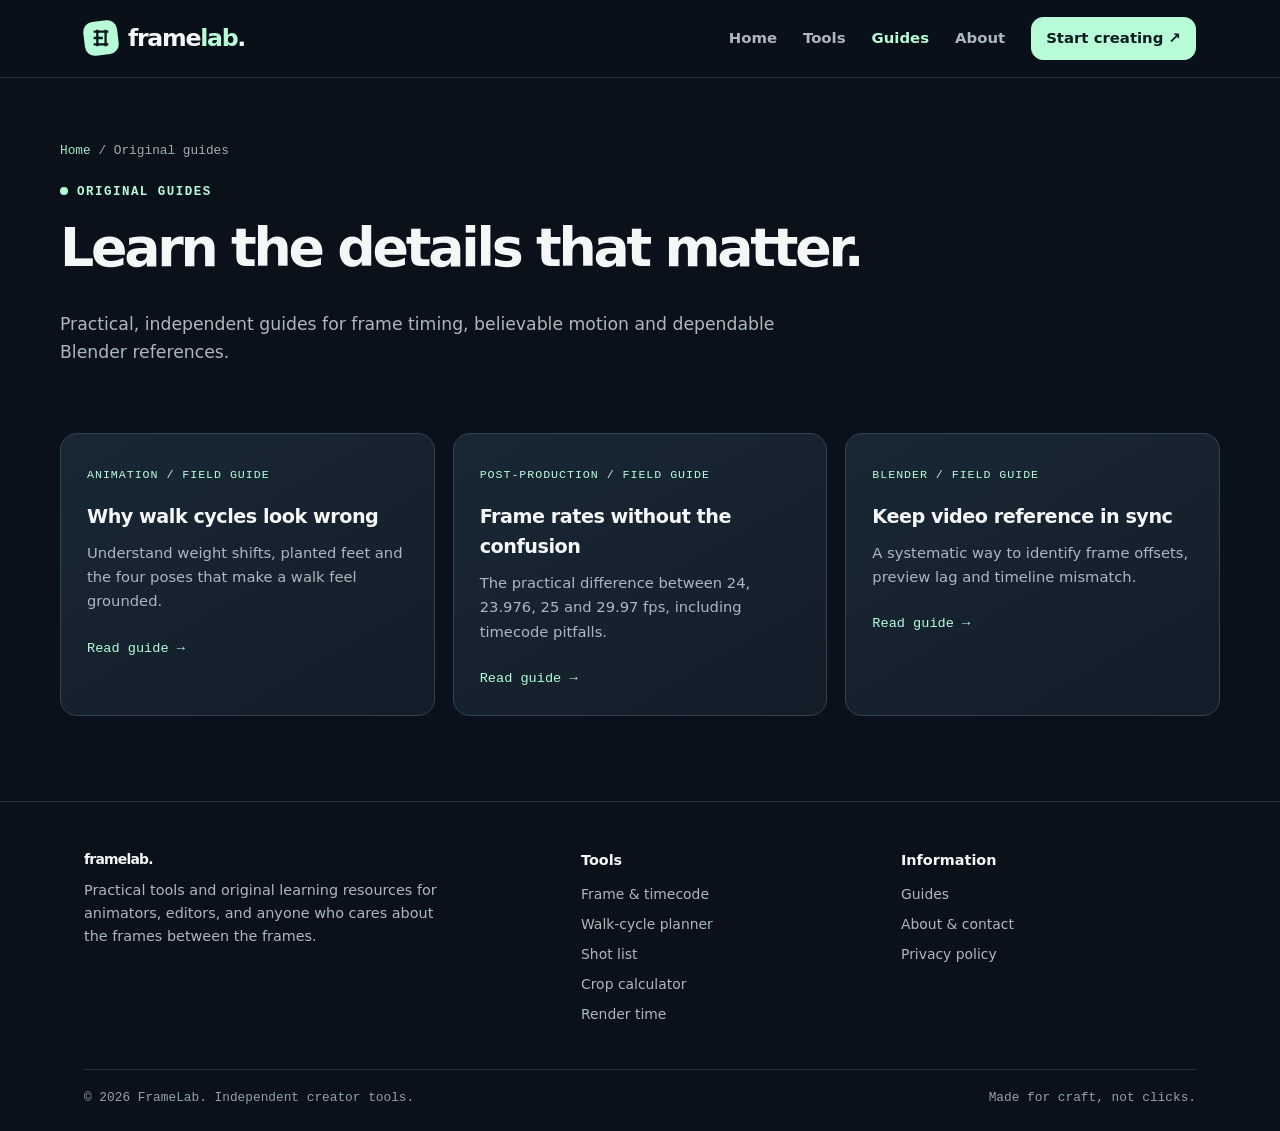
==== guides/index.html @ 837c75c6 "Add files via upload" ====
<!doctype html>
<html lang="en"><head><meta charset="utf-8"><meta name="viewport" content="width=device-width,initial-scale=1"><meta name="theme-color" content="#0b111b"><meta name="description" content="Free original animation and Blender workflow guides."><title>Animation &amp; editing guides | FrameLab</title><link rel="icon" href="../assets/favicon.svg" type="image/svg+xml"><link rel="stylesheet" href="../assets/style.css"><script defer src="../assets/site-config.js"></script><script defer src="../assets/main.js"></script></head>
<body><a class="skip-link" href="#main">Skip to content</a><header class="site-header"><div class="container header-inner"><a class="logo" href="../index.html" aria-label="FrameLab home"><span class="logo-mark"><svg width="22" height="22" viewBox="0 0 24 24" fill="none" stroke="currentColor" stroke-width="2.5"><path d="M4 5h16M4 12h10M4 19h16M8 3v18M17 3v18"/></svg></span><span>frame<span style="color:var(--mint)">lab</span>.</span></a><button class="mobile-toggle" id="menu-toggle" aria-label="Toggle navigation" aria-expanded="false" aria-controls="nav-links">Menu ☰</button><nav id="nav-links" class="nav-links" aria-label="Main navigation"><a href="../index.html">Home</a><a href="../tools/frame-calculator.html">Tools</a><a href="../guides/index.html" aria-current="page">Guides</a><a href="../about.html">About</a><a class="nav-cta" href="../tools/walk-cycle.html">Start creating ↗</a></nav></div></header><main id="main"><div class="container page-hero"><div class="breadcrumbs"><a href="../index.html">Home</a> / Original guides</div><div class="eyebrow"><span class="dot"></span>Original guides</div><h1>Learn the details that matter.</h1><p>Practical, independent guides for frame timing, believable motion and dependable Blender references.</p></div><section class="container section" style="padding-top:15px"><div class="grid"><a class="article-card" href="walk-cycle.html"><span class="guide-card-category">Animation / field guide</span><h3 style="margin-top:16px">Why walk cycles look wrong</h3><p>Understand weight shifts, planted feet and the four poses that make a walk feel grounded.</p><span class="card-arrow">Read guide →</span></a><a class="article-card" href="frame-rates.html"><span class="guide-card-category">Post-production / field guide</span><h3 style="margin-top:16px">Frame rates without the confusion</h3><p>The practical difference between 24, 23.976, 25 and 29.97 fps, including timecode pitfalls.</p><span class="card-arrow">Read guide →</span></a><a class="article-card" href="blender-reference.html"><span class="guide-card-category">Blender / field guide</span><h3 style="margin-top:16px">Keep video reference in sync</h3><p>A systematic way to identify frame offsets, preview lag and timeline mismatch.</p><span class="card-arrow">Read guide →</span></a></div></section></main>
<footer class="site-footer"><div class="container"><div class="footer-inner"><div><a class="logo" href="../index.html"><span>framelab.</span></a><p>Practical tools and original learning resources for animators, editors, and anyone who cares about the frames between the frames.</p></div><div><h4>Tools</h4><a href="../tools/frame-calculator.html">Frame & timecode</a><a href="../tools/walk-cycle.html">Walk-cycle planner</a><a href="../tools/shot-list.html">Shot list</a><a href="../tools/aspect-ratio.html">Crop calculator</a><a href="../tools/render-estimator.html">Render time</a></div><div><h4>Information</h4><a href="../guides/index.html">Guides</a><a href="../about.html">About & contact</a><a href="../privacy.html">Privacy policy</a></div></div><div class="footer-bottom"><span>© 2026 FrameLab. Independent creator tools.</span><span>Made for craft, not clicks.</span></div></div></footer></body></html>
---- assets/style.css ----
:root{color-scheme:dark;--bg:#0b111b;--bg2:#101a27;--surface:#141f2c;--surface2:#1b2938;--text:#f5f7f6;--muted:#aab9be;--mint:#b7fcd7;--peach:#ffc4a8;--border:#334352;--line:rgba(195,218,222,.17);--mono:ui-monospace,SFMono-Regular,Menlo,Consolas,monospace;--shadow:0 18px 45px rgba(0,0,0,.2)}
*{box-sizing:border-box}html{scroll-behavior:smooth}body{background:var(--bg);color:var(--text);font-family:Inter,ui-sans-serif,system-ui,-apple-system,BlinkMacSystemFont,"Segoe UI",sans-serif;margin:0;line-height:1.58}a{color:inherit}a:hover{color:var(--mint)}button,input,select,textarea{font:inherit}button{cursor:pointer}a,button,input,select{transition:border-color .18s,background-color .18s,transform .18s}button:focus-visible,a:focus-visible,input:focus-visible,select:focus-visible{outline:3px solid var(--peach);outline-offset:3px}input,select{background:#101924;color:#f3fbfa;border:1px solid #425363;border-radius:10px;padding:12px 13px;min-width:0;width:100%}input:focus,select:focus{border-color:var(--mint)}input[type=number]{font-variant-numeric:tabular-nums}h1,h2,h3,p{margin-top:0}h1{font-size:clamp(2.5rem,6.2vw,5.4rem);line-height:1.03;letter-spacing:-.06em}h2{font-size:clamp(1.8rem,3vw,2.8rem);line-height:1.12;letter-spacing:-.045em}h3{font-size:1.2rem;letter-spacing:-.025em}p{color:var(--muted)}.container{max-width:1160px;margin:auto;padding-left:24px;padding-right:24px}.narrow{max-width:830px}.site-header{border-bottom:1px solid var(--line);position:relative;z-index:10;background:rgba(11,17,27,.9);backdrop-filter:blur(20px)}.header-inner{display:flex;align-items:center;min-height:77px;gap:24px}.logo{font-weight:850;text-decoration:none;font-size:1.48rem;letter-spacing:-.055em;white-space:nowrap;display:inline-flex;gap:10px;align-items:center}.logo-mark{width:34px;height:34px;display:inline-grid;place-items:center;background:var(--mint);border-radius:10px;color:#09151b;transform:rotate(-7deg)}.logo-mark svg{transform:rotate(7deg)}.logo span:last-child{color:var(--text)}.nav-links{display:flex;gap:26px;align-items:center;margin-left:auto}.nav-links a{color:var(--muted);text-decoration:none;font-weight:600;font-size:.93rem}.nav-links a[aria-current=page],.nav-links a:hover{color:var(--mint)}.nav-cta,.button{display:inline-flex;justify-content:center;align-items:center;gap:9px;background:var(--mint);border:1px solid var(--mint);color:#0b1c1d!important;text-decoration:none;border-radius:12px;font-weight:800;padding:12px 18px;box-shadow:none}.button:hover,.nav-cta:hover{background:#ddffe9;transform:translateY(-1px)}.button.secondary{background:transparent;color:var(--text)!important;border-color:#5a6f77}.button.secondary:hover{background:#243542}.nav-cta{padding:9px 14px;font-size:.87rem}.mobile-toggle{display:none;margin-left:auto;border:1px solid var(--border);color:var(--text);background:var(--surface);border-radius:9px;padding:8px 12px}.eyebrow{font:700 .78rem var(--mono);letter-spacing:.12em;color:var(--mint);text-transform:uppercase;margin-bottom:21px}.eyebrow .dot{display:inline-block;width:8px;height:8px;background:var(--mint);border-radius:50%;margin-right:9px}.hero{position:relative;overflow:hidden;border-bottom:1px solid var(--line);background:radial-gradient(circle at 85% 27%,rgba(128,218,185,.12),transparent 30%),radial-gradient(circle at 0 110%,rgba(252,158,135,.1),transparent 45%)}.hero-content{display:grid;grid-template-columns:minmax(0,1.05fr) minmax(340px,.95fr);gap:46px;align-items:center;padding-top:104px;padding-bottom:110px}.hero-copy{max-width:640px}.hero h1 strong{color:var(--mint);font-weight:inherit}.hero h1 .warm{color:var(--peach)}.lead{font-size:1.13rem;max-width:580px;line-height:1.72}.hero-buttons{display:flex;flex-wrap:wrap;gap:12px;margin-top:30px}.trustline{margin-top:33px;font:600 .82rem var(--mono);color:#8facb2}.trustline span{color:var(--mint)}.mock-window{border-radius:22px;overflow:hidden;border:1px solid #50636b;background:#101a27;box-shadow:0 30px 80px #0008;transform:rotate(1deg)}.mock-toolbar{height:49px;border-bottom:1px solid var(--line);display:flex;align-items:center;padding:0 18px;gap:7px}.mock-dot{width:9px;height:9px;border-radius:50%;background:#718491}.mock-dot:nth-child(1){background:#ee9b91}.mock-dot:nth-child(2){background:#f3ce81}.mock-dot:nth-child(3){background:#9cddb9}.mock-title{margin:auto;font:600 .72rem var(--mono);color:#94a5ad}.mock-content{padding:25px}.mock-caption{display:flex;justify-content:space-between;color:#b8c7cc;font:.76rem var(--mono);margin-bottom:20px}.mock-screen{height:215px;position:relative;border:1px solid #3f5460;border-radius:12px;overflow:hidden;background:radial-gradient(ellipse at 50% 40%,#253e43,#15232d 70%)}.screen-cross{position:absolute;left:50%;top:0;bottom:0;border-left:1px dashed #6a99968a}.screen-horizontal{position:absolute;top:50%;left:0;right:0;border-top:1px dashed #6a99968a}.screen-safe{position:absolute;inset:15%;border:1px solid #b7fcd766;border-radius:2px}.figure-svg{width:100%;height:100%;position:absolute;inset:0}.playhead{height:20px;position:relative;background:repeating-linear-gradient(90deg,transparent 0px,transparent 24px,#4b5b67 25px);border-bottom:1px solid var(--line);margin-top:24px}.playhead:after{content:'';position:absolute;height:20px;border-left:2px solid var(--peach);left:43%;top:0}.mock-keys{display:flex;justify-content:space-between;margin:10px 2px 0;color:#b9cacc;font:.73rem var(--mono)}.mock-keys b{background:#243e3d;color:var(--mint);border:1px solid #54846d;border-radius:6px;padding:4px 8px}.section{padding:85px 0}.section-header{display:flex;justify-content:space-between;gap:24px;align-items:end;margin-bottom:26px}.section-header p{max-width:490px}.link-quiet{font-weight:750;text-decoration:none;color:var(--mint);white-space:nowrap}.grid{display:grid;grid-template-columns:repeat(3,1fr);gap:18px}.tool-card,.article-card{border:1px solid var(--border);background:linear-gradient(150deg,#192735,#131d28);border-radius:17px;padding:26px;position:relative;min-width:0;text-decoration:none;display:block;transition:transform .2s,border-color .2s}.tool-card:hover,.article-card:hover{transform:translateY(-3px);border-color:#a2dfbd;color:var(--text)}.tool-icon{width:44px;height:44px;display:grid;place-items:center;background:#2e4744;border:1px solid #5e8575;border-radius:13px;color:var(--mint);font-size:1.4rem;margin-bottom:22px}.tool-card h3,.article-card h3{color:var(--text);margin-bottom:9px}.tool-card p,.article-card p{font-size:.92rem;margin-bottom:20px;line-height:1.65}.card-arrow{font:.85rem var(--mono);color:var(--mint)}.callout{background:#1b3031;border:1px solid #3f6d5b;border-radius:18px;padding:30px;display:flex;align-items:center;gap:30px;justify-content:space-between}.callout h2{font-size:1.7rem;margin-bottom:8px}.callout p{margin-bottom:0}.callout .button{flex-shrink:0}.section-alt{background:#101a24;border-top:1px solid var(--line);border-bottom:1px solid var(--line)}.site-footer{padding:47px 0 25px;border-top:1px solid var(--line)}.footer-inner{display:grid;grid-template-columns:1.6fr 1fr 1fr;gap:25px}.footer-inner p{font-size:.9rem;max-width:370px}.footer-inner h4{margin:0 0 12px;font-size:.9rem}.footer-inner a{display:block;text-decoration:none;color:var(--muted);font-size:.87rem;margin-bottom:8px}.footer-inner a:hover{color:var(--mint)}.footer-bottom{margin-top:35px;padding-top:20px;border-top:1px solid var(--line);color:#8ea3aa;font:.8rem var(--mono);display:flex;justify-content:space-between;gap:12px}.page-hero{padding:65px 0 35px}.page-hero h1{font-size:clamp(2.2rem,4.2vw,4rem);max-width:840px}.page-hero p{font-size:1.08rem;max-width:780px}.breadcrumbs{font:.8rem var(--mono);color:#9aafae;margin-bottom:27px}.breadcrumbs a{color:#a6e6c3;text-decoration:none}.tool-layout{display:grid;grid-template-columns:minmax(0,1fr) 280px;gap:24px;padding-bottom:70px;align-items:start}.panel{background:var(--surface);border:1px solid var(--border);border-radius:18px;padding:28px;box-shadow:var(--shadow);margin-bottom:20px}.panel h2{font-size:1.5rem;letter-spacing:-.03em}.form-grid{display:grid;grid-template-columns:repeat(2,minmax(0,1fr));gap:18px}.form-grid.cols3{grid-template-columns:repeat(3,minmax(0,1fr))}.form-field{display:flex;flex-direction:column;gap:7px}.form-field label{color:#d9e7e8;font-size:.87rem;font-weight:680}.hint{font-size:.79rem;color:#94abb1}.field-wide{grid-column:1/-1}.result{background:#102c29;border:1px solid #517e6a;border-radius:14px;padding:21px;margin-top:23px}.result .result-label{color:#b2d1c3;font-size:.8rem;font-weight:750;text-transform:uppercase;letter-spacing:.08em}.result strong{font:750 clamp(1.5rem,4vw,2.5rem) var(--mono);color:var(--mint);display:block;overflow-wrap:anywhere;margin:4px 0}.result p{margin:0;color:#acc7bd;font-size:.89rem}.form-actions{display:flex;gap:10px;flex-wrap:wrap;margin-top:20px}.micro{font-size:.81rem;color:#91a6af}.table-scroll{overflow-x:auto}.data-table{border-collapse:collapse;width:100%;min-width:480px;font-size:.9rem}.data-table th,.data-table td{padding:12px 10px;border-bottom:1px solid var(--line);text-align:left}.data-table th{font:.75rem var(--mono);color:#a2bbc0;text-transform:uppercase;letter-spacing:.05em}.data-table td{font-variant-numeric:tabular-nums}.data-table tr:last-child td{border-bottom:none}.tag{display:inline-block;border-radius:8px;padding:3px 9px;font:.76rem var(--mono);background:#2b4542;color:#b1f7d6}.danger{color:#f7a6a1}.tiny-button{border:1px solid #66747c;background:transparent;border-radius:8px;padding:5px 10px;color:var(--text)}.tiny-button:hover{background:#2f4350}.sidebar-sticky{position:sticky;top:25px}.aside-title{color:#e5f0f1;font-size:.91rem;font-weight:750;margin-bottom:13px}.aside-link{display:block;font-size:.9rem;padding:7px 0;color:#aec6c6;text-decoration:none}.aside-link:hover{color:var(--mint)}.ad-placeholder{border:1px dashed #63717a;min-height:160px;border-radius:12px;display:flex;align-items:center;justify-content:center;text-align:center;color:#8298a0;font:.78rem var(--mono);padding:16px;margin-top:18px;background:#131d26}.info{background:#1d2c33;border-left:3px solid var(--peach);border-radius:5px;padding:14px 16px;font-size:.88rem;color:#c8d8d9;margin-top:17px}.article{font-size:1.02rem}.article h2{font-size:1.65rem;margin:38px 0 15px}.article h3{font-size:1.2rem;margin:29px 0 12px}.article p,.article li{color:#b9c9cd;line-height:1.85}.article li{margin-bottom:8px}.article code,.code{font-family:var(--mono);background:#24323b;color:#c0f3d4;padding:2px 5px;border-radius:4px}.article a{color:var(--mint)}.article .panel{margin-top:32px}.article .panel p{margin-bottom:0}.guide-card-category{font:.73rem var(--mono);color:var(--mint);text-transform:uppercase;letter-spacing:.08em}.guide-cards .article-card{min-height:210px}.frame-strip{display:flex;flex-wrap:wrap;gap:8px;margin:20px 0}.frame-pill{background:#2a4943;border:1px solid #638f79;color:#d2f8df;border-radius:9px;padding:6px 9px;font:.78rem var(--mono)}.aspect-preview{background:#0b141c;border:1px solid #4e6570;border-radius:14px;min-height:300px;display:grid;place-items:center;padding:17px;overflow:hidden}.aspect-source{background:linear-gradient(130deg,#3b555c,#273741);border:1px solid #91a2a3;position:relative;overflow:hidden;max-width:100%;max-height:260px;box-shadow:0 8px 30px #0004}.aspect-subject{position:absolute;left:43%;top:22%;width:14%;height:67%;background:linear-gradient(180deg,#ffc7ad,#b27c7d);border-radius:45% 45% 6px 6px;box-shadow:0 0 0 6px #293b42aa}.aspect-crop{position:absolute;border:2px solid var(--mint);inset:0;box-shadow:0 0 0 200px #0307098c;pointer-events:none}.aspect-label{position:absolute;bottom:8px;left:9px;font:700 .72rem var(--mono);color:var(--mint);text-shadow:0 1px #000}.empty-state{text-align:center;padding:24px;color:#90a7a9}.shot-input{width:100%}.status-live{display:inline-block;font:.74rem var(--mono);color:var(--mint)}.note-list{padding-left:20px}.note-list li{color:#b9c9cd;margin:9px 0}.svg-icon{width:21px;height:21px;vertical-align:middle;fill:none;stroke:currentColor;stroke-width:2;stroke-linecap:round;stroke-linejoin:round}.copy-feedback{min-height:21px;font-size:.8rem;color:var(--mint);margin-top:5px}.ad-area-active{margin-top:18px;min-height:90px}.article-content{background:#141f2c;border:1px solid #2e4551;padding:36px;border-radius:16px}.skip-link{position:absolute;left:-999px;top:0;background:var(--mint);color:#03160d;padding:10px;z-index:100}.skip-link:focus{left:5px}
@media(max-width:940px){.hero-content{grid-template-columns:1fr;padding-top:70px;gap:30px}.mock-window{max-width:640px;transform:none}.tool-layout{grid-template-columns:1fr}.sidebar-sticky{position:static}.grid{grid-template-columns:repeat(2,1fr)}.footer-inner{grid-template-columns:1.3fr 1fr 1fr}}
@media(max-width:650px){.container{padding-left:18px;padding-right:18px}.header-inner{min-height:68px}.mobile-toggle{display:block}.nav-links{display:none;position:absolute;top:68px;left:0;right:0;margin:0;padding:20px 18px 22px;background:#101b28;border-bottom:1px solid var(--border);flex-direction:column;align-items:stretch;gap:15px}.nav-links.open{display:flex}.nav-cta{align-self:flex-start}.hero-content{padding-top:60px;padding-bottom:65px}.hero h1{font-size:clamp(2.5rem,11vw,4rem)}.grid{grid-template-columns:1fr}.section{padding:58px 0}.section-header{display:block}.callout{display:block}.callout .button{margin-top:20px}.form-grid,.form-grid.cols3{grid-template-columns:1fr}.panel{padding:19px}.footer-inner{grid-template-columns:1fr 1fr}.footer-inner>div:first-child{grid-column:1/-1}.footer-bottom{flex-direction:column}.mock-content{padding:15px}.article-content{padding:21px}}
@media(prefers-reduced-motion:reduce){*,*:before,*:after{scroll-behavior:auto!important;transition:none!important}}
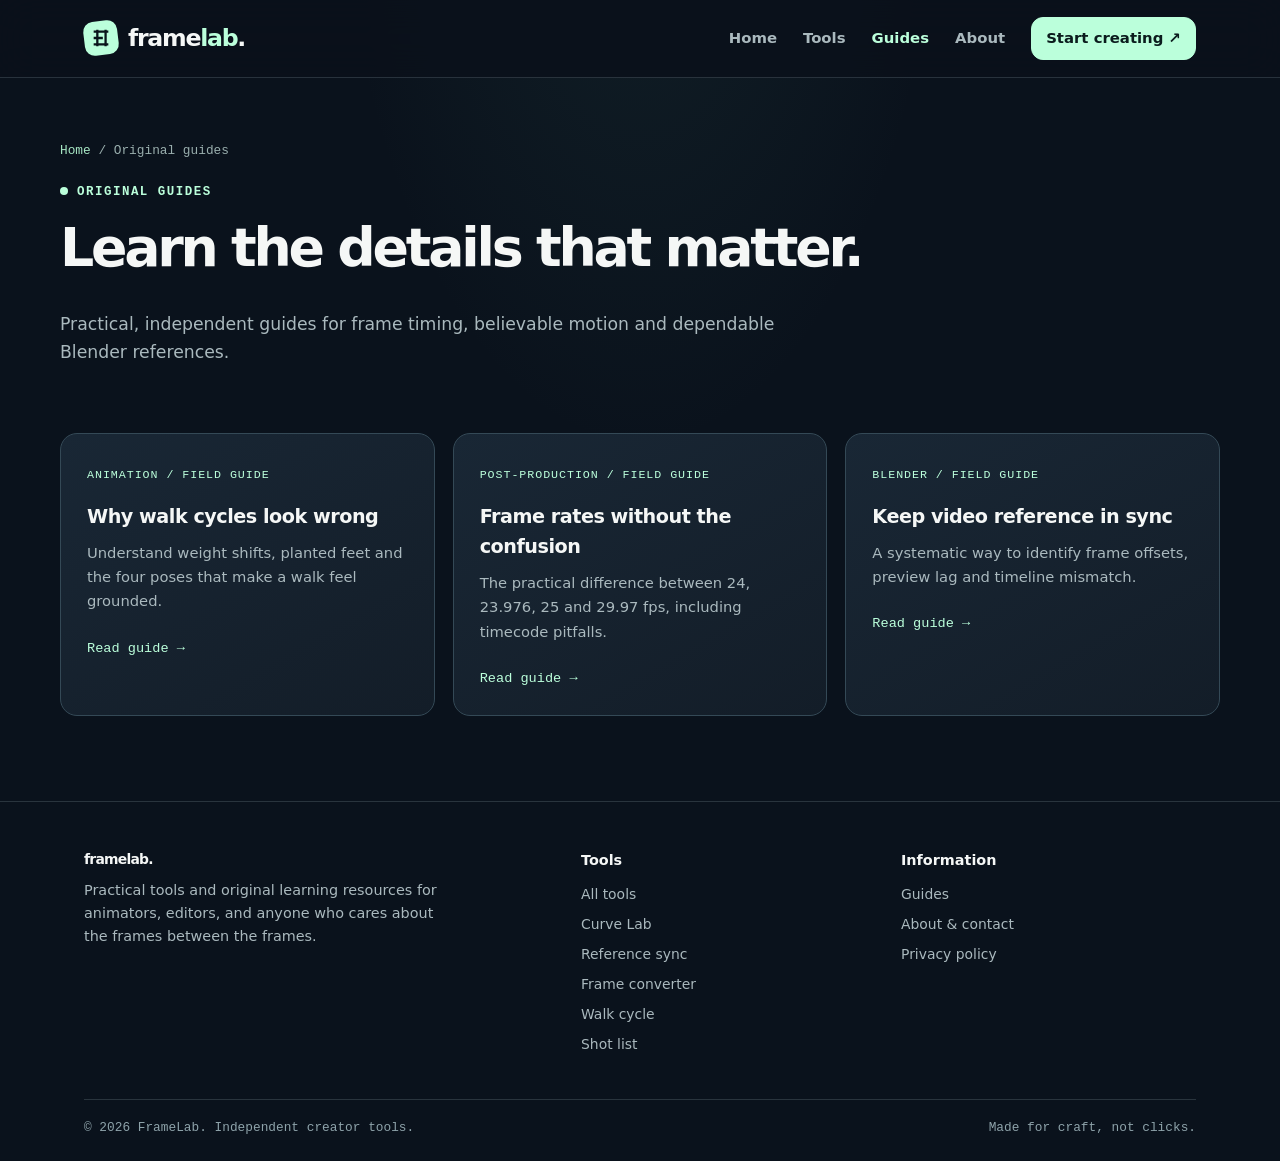
==== commit f440ace2: "Improve FrameLab website: interactive curves, usability, backups, SEO" ====
--- a/guides/index.html
+++ b/guides/index.html
@@ -1,4 +1,5 @@
-<!doctype html>
-<html lang="en"><head><meta charset="utf-8"><meta name="viewport" content="width=device-width,initial-scale=1"><meta name="theme-color" content="#0b111b"><meta name="description" content="Free original animation and Blender workflow guides."><title>Animation &amp; editing guides | FrameLab</title><link rel="icon" href="../assets/favicon.svg" type="image/svg+xml"><link rel="stylesheet" href="../assets/style.css"><script defer src="../assets/site-config.js"></script><script defer src="../assets/main.js"></script></head>
-<body><a class="skip-link" href="#main">Skip to content</a><header class="site-header"><div class="container header-inner"><a class="logo" href="../index.html" aria-label="FrameLab home"><span class="logo-mark"><svg width="22" height="22" viewBox="0 0 24 24" fill="none" stroke="currentColor" stroke-width="2.5"><path d="M4 5h16M4 12h10M4 19h16M8 3v18M17 3v18"/></svg></span><span>frame<span style="color:var(--mint)">lab</span>.</span></a><button class="mobile-toggle" id="menu-toggle" aria-label="Toggle navigation" aria-expanded="false" aria-controls="nav-links">Menu ☰</button><nav id="nav-links" class="nav-links" aria-label="Main navigation"><a href="../index.html">Home</a><a href="../tools/frame-calculator.html">Tools</a><a href="../guides/index.html" aria-current="page">Guides</a><a href="../about.html">About</a><a class="nav-cta" href="../tools/walk-cycle.html">Start creating ↗</a></nav></div></header><main id="main"><div class="container page-hero"><div class="breadcrumbs"><a href="../index.html">Home</a> / Original guides</div><div class="eyebrow"><span class="dot"></span>Original guides</div><h1>Learn the details that matter.</h1><p>Practical, independent guides for frame timing, believable motion and dependable Blender references.</p></div><section class="container section" style="padding-top:15px"><div class="grid"><a class="article-card" href="walk-cycle.html"><span class="guide-card-category">Animation / field guide</span><h3 style="margin-top:16px">Why walk cycles look wrong</h3><p>Understand weight shifts, planted feet and the four poses that make a walk feel grounded.</p><span class="card-arrow">Read guide →</span></a><a class="article-card" href="frame-rates.html"><span class="guide-card-category">Post-production / field guide</span><h3 style="margin-top:16px">Frame rates without the confusion</h3><p>The practical difference between 24, 23.976, 25 and 29.97 fps, including timecode pitfalls.</p><span class="card-arrow">Read guide →</span></a><a class="article-card" href="blender-reference.html"><span class="guide-card-category">Blender / field guide</span><h3 style="margin-top:16px">Keep video reference in sync</h3><p>A systematic way to identify frame offsets, preview lag and timeline mismatch.</p><span class="card-arrow">Read guide →</span></a></div></section></main>
-<footer class="site-footer"><div class="container"><div class="footer-inner"><div><a class="logo" href="../index.html"><span>framelab.</span></a><p>Practical tools and original learning resources for animators, editors, and anyone who cares about the frames between the frames.</p></div><div><h4>Tools</h4><a href="../tools/frame-calculator.html">Frame & timecode</a><a href="../tools/walk-cycle.html">Walk-cycle planner</a><a href="../tools/shot-list.html">Shot list</a><a href="../tools/aspect-ratio.html">Crop calculator</a><a href="../tools/render-estimator.html">Render time</a></div><div><h4>Information</h4><a href="../guides/index.html">Guides</a><a href="../about.html">About & contact</a><a href="../privacy.html">Privacy policy</a></div></div><div class="footer-bottom"><span>© 2026 FrameLab. Independent creator tools.</span><span>Made for craft, not clicks.</span></div></div></footer></body></html>+<!DOCTYPE html>
+
+<html lang="en"><head><meta charset="utf-8"/><meta content="width=device-width,initial-scale=1" name="viewport"/><meta content="#0b111b" name="theme-color"/><meta content="Free original animation and Blender workflow guides." name="description"/><title>Animation &amp; editing guides | FrameLab</title><link href="../assets/favicon.svg" rel="icon" type="image/svg+xml"/><link href="../assets/style.css" rel="stylesheet"/><script defer="" src="../assets/site-config.js"></script><script defer="" src="../assets/main.js"></script><link href="https://cheesecake26644.github.io/FrameLab/guides/index.html" rel="canonical"/><meta content="website" property="og:type"/><meta content="FrameLab" property="og:site_name"/><meta content="https://cheesecake26644.github.io/FrameLab/guides/index.html" property="og:url"/><meta content="Animation &amp; editing guides | FrameLab" property="og:title"/><meta content="Free original animation and Blender workflow guides." property="og:description"/><meta content="https://cheesecake26644.github.io/FrameLab/assets/social-preview.svg" property="og:image"/><meta content="summary_large_image" name="twitter:card"/></head>
+<body><a class="skip-link" href="#main">Skip to content</a><header class="site-header"><div class="container header-inner"><a aria-label="FrameLab home" class="logo" href="../index.html"><span class="logo-mark"><svg fill="none" height="22" stroke="currentColor" stroke-width="2.5" viewbox="0 0 24 24" width="22"><path d="M4 5h16M4 12h10M4 19h16M8 3v18M17 3v18"></path></svg></span><span>frame<span style="color:var(--mint)">lab</span>.</span></a><button aria-controls="nav-links" aria-expanded="false" aria-label="Toggle navigation" class="mobile-toggle" id="menu-toggle">Menu ☰</button><nav aria-label="Main navigation" class="nav-links" id="nav-links"><a href="../index.html">Home</a><a href="../tools/index.html">Tools</a><a aria-current="page" href="../guides/index.html">Guides</a><a href="../about.html">About</a><a class="nav-cta" href="../tools/walk-cycle.html">Start creating ↗</a></nav></div></header><main id="main"><div class="container page-hero"><div class="breadcrumbs"><a href="../index.html">Home</a> / Original guides</div><div class="eyebrow"><span class="dot"></span>Original guides</div><h1>Learn the details that matter.</h1><p>Practical, independent guides for frame timing, believable motion and dependable Blender references.</p></div><section class="container section" style="padding-top:15px"><div class="grid"><a class="article-card" href="walk-cycle.html"><span class="guide-card-category">Animation / field guide</span><h3 style="margin-top:16px">Why walk cycles look wrong</h3><p>Understand weight shifts, planted feet and the four poses that make a walk feel grounded.</p><span class="card-arrow">Read guide →</span></a><a class="article-card" href="frame-rates.html"><span class="guide-card-category">Post-production / field guide</span><h3 style="margin-top:16px">Frame rates without the confusion</h3><p>The practical difference between 24, 23.976, 25 and 29.97 fps, including timecode pitfalls.</p><span class="card-arrow">Read guide →</span></a><a class="article-card" href="blender-reference.html"><span class="guide-card-category">Blender / field guide</span><h3 style="margin-top:16px">Keep video reference in sync</h3><p>A systematic way to identify frame offsets, preview lag and timeline mismatch.</p><span class="card-arrow">Read guide →</span></a></div></section></main>
+<footer class="site-footer"><div class="container"><div class="footer-inner"><div><a class="logo" href="../index.html"><span>framelab.</span></a><p>Practical tools and original learning resources for animators, editors, and anyone who cares about the frames between the frames.</p></div><div><h4>Tools</h4><a href="../tools/index.html">All tools</a><a href="../tools/easing-lab.html">Curve Lab</a><a href="../tools/reference-sync.html">Reference sync</a><a href="../tools/frame-calculator.html">Frame converter</a><a href="../tools/walk-cycle.html">Walk cycle</a><a href="../tools/shot-list.html">Shot list</a></div><div><h4>Information</h4><a href="../guides/index.html">Guides</a><a href="../about.html">About &amp; contact</a><a href="../privacy.html">Privacy policy</a></div></div><div class="footer-bottom"><span>© 2026 FrameLab. Independent creator tools.</span><span>Made for craft, not clicks.</span></div></div></footer></body></html>
--- a/assets/style.css
+++ b/assets/style.css
@@ -3,3 +3,33 @@
 @media(max-width:940px){.hero-content{grid-template-columns:1fr;padding-top:70px;gap:30px}.mock-window{max-width:640px;transform:none}.tool-layout{grid-template-columns:1fr}.sidebar-sticky{position:static}.grid{grid-template-columns:repeat(2,1fr)}.footer-inner{grid-template-columns:1.3fr 1fr 1fr}}
 @media(max-width:650px){.container{padding-left:18px;padding-right:18px}.header-inner{min-height:68px}.mobile-toggle{display:block}.nav-links{display:none;position:absolute;top:68px;left:0;right:0;margin:0;padding:20px 18px 22px;background:#101b28;border-bottom:1px solid var(--border);flex-direction:column;align-items:stretch;gap:15px}.nav-links.open{display:flex}.nav-cta{align-self:flex-start}.hero-content{padding-top:60px;padding-bottom:65px}.hero h1{font-size:clamp(2.5rem,11vw,4rem)}.grid{grid-template-columns:1fr}.section{padding:58px 0}.section-header{display:block}.callout{display:block}.callout .button{margin-top:20px}.form-grid,.form-grid.cols3{grid-template-columns:1fr}.panel{padding:19px}.footer-inner{grid-template-columns:1fr 1fr}.footer-inner>div:first-child{grid-column:1/-1}.footer-bottom{flex-direction:column}.mock-content{padding:15px}.article-content{padding:21px}}
 @media(prefers-reduced-motion:reduce){*,*:before,*:after{scroll-behavior:auto!important;transition:none!important}}
+
+/* FrameLab 2 usability pass */
+:root{--focus:#ffc4a8}
+.site-header{position:sticky;top:0;z-index:40}
+.tool-card,.article-card{height:100%}
+.featured-tool{border-color:#6baf92;background:linear-gradient(155deg,#1d3a38,#131d28)}
+.mini-label{position:absolute;top:21px;right:22px;font:.65rem var(--mono);letter-spacing:.08em;color:var(--peach)}
+[hidden]{display:none!important}
+.panel:focus-within{border-color:#597a74}
+.data-table tbody tr:hover{background:rgba(183,252,215,.045)}
+.breadcrumbs{overflow-wrap:anywhere}
+@media(max-width:650px){.site-header{position:relative}.hero-content{padding-top:46px}.hero-buttons .button{width:100%}.mock-window{max-width:100%}.nav-links{box-shadow:0 16px 25px #0005}}
+
+/* FrameLab V3: coherent interface, useful controls and reduced-motion support */
+:root{--bg:#0a121c;--surface:#14212d;--mint:#bbffdb;--peach:#ffc5a4;--border:#344956}
+body{background:radial-gradient(ellipse at 50% -18%,rgba(66,122,113,.14),transparent 34%),var(--bg)}
+.hero{background:radial-gradient(circle at 88% 28%,rgba(128,218,185,.17),transparent 28%),radial-gradient(circle at 3% 100%,rgba(252,158,135,.08),transparent 46%)}
+.hero-content{padding-top:84px;padding-bottom:90px}.hero h1{font-size:clamp(2.8rem,5.8vw,5.5rem)}
+.hero-buttons .button{min-height:47px}.tool-card{border-color:#354b54}.tool-card:hover{border-color:#b7fcd7;box-shadow:0 12px 30px #0005}
+.curve-feature{background:linear-gradient(152deg,#24453e,#162331);border-color:#638e76}.curve-feature .tool-icon{background:#b7fcd7;color:#0b2521}
+.feature-band{border-bottom:1px solid var(--line);background:#0f1d27}.feature-band-inner{display:grid;grid-template-columns:repeat(3,1fr);gap:18px;padding-top:18px;padding-bottom:18px}.feature-band-inner>div{display:flex;align-items:center;gap:12px}.feature-band strong{font:750 1.4rem var(--mono);color:var(--mint)}.feature-band span{font-size:.85rem;color:#b5c6c8}
+.tool-search-bar{display:grid;grid-template-columns:230px 1fr auto;align-items:center;gap:14px;border:1px solid var(--border);background:#172734;border-radius:14px;padding:14px 17px;margin-bottom:22px}.tool-search-bar label{font-weight:750}.tool-search-bar input{width:100%;background:#0e1a25}.tool-search-bar .micro{margin:0;white-space:nowrap}
+.curve-wrap{background:#0d1a23;border:1px solid #3e6261;border-radius:18px;margin-top:26px;padding:17px}.curve-heading{display:flex;justify-content:space-between;gap:12px;color:#c4dad8;font:.75rem var(--mono);text-transform:uppercase;letter-spacing:.045em}.curve-chart{display:block;width:100%;max-height:330px;margin-top:15px}.curve-grid{stroke:#45636a;stroke-width:1.4;fill:none;opacity:.65}.curve-line{stroke:var(--mint);stroke-width:4;fill:none;stroke-linecap:round}.curve-marker-line{stroke:#ffcfaf;stroke-width:2;stroke-dasharray:5 5;opacity:.7}.curve-marker{fill:#ffcfaf;stroke:#09212a;stroke-width:3}.curve-tick{font:13px var(--mono);fill:#a8c5c0}
+.curve-playback{margin-top:23px}.curve-track{height:68px;background:linear-gradient(100deg,#1a3440,#253b3b);border:1px solid #59726e;border-radius:12px;position:relative;margin:0 13px 26px;overflow:visible}.curve-track:before{content:'';position:absolute;left:0;right:0;top:50%;height:1px;background:#779e9b88}.curve-progress{height:100%;border-radius:10px;background:linear-gradient(90deg,rgba(183,252,215,.07),rgba(183,252,215,.24));width:0}.curve-object{position:absolute;left:0;top:50%;width:28px;height:28px;border-radius:9px;transform:translate(-50%,-50%);background:var(--mint);box-shadow:0 0 0 5px rgba(183,252,215,.13),0 8px 25px #0009}.curve-playback input[type=range]{accent-color:var(--mint);padding:0;border:0;cursor:ew-resize;height:25px}
+.button{min-height:43px}.form-field label{line-height:1.4}.data-table td{vertical-align:middle}.tiny-button{min-height:33px}
+@media(max-width:940px){.tool-search-bar{grid-template-columns:1fr}.feature-band span{font-size:.78rem}}
+@media(max-width:650px){.feature-band-inner{gap:10px}.feature-band-inner>div{display:flex;flex-direction:column;align-items:flex-start;gap:0}.feature-band strong{font-size:1.15rem}.feature-band span{font-size:.73rem}.hero-content{padding-bottom:50px}.tool-search-bar{padding:14px}.curve-wrap{padding:12px}}
+@media(prefers-reduced-motion:reduce){.curve-object{transition:none!important}}
+
+.table-actions{display:flex;gap:6px;flex-wrap:wrap}.table-actions .tiny-button{white-space:nowrap}input[type=search]{appearance:auto}
